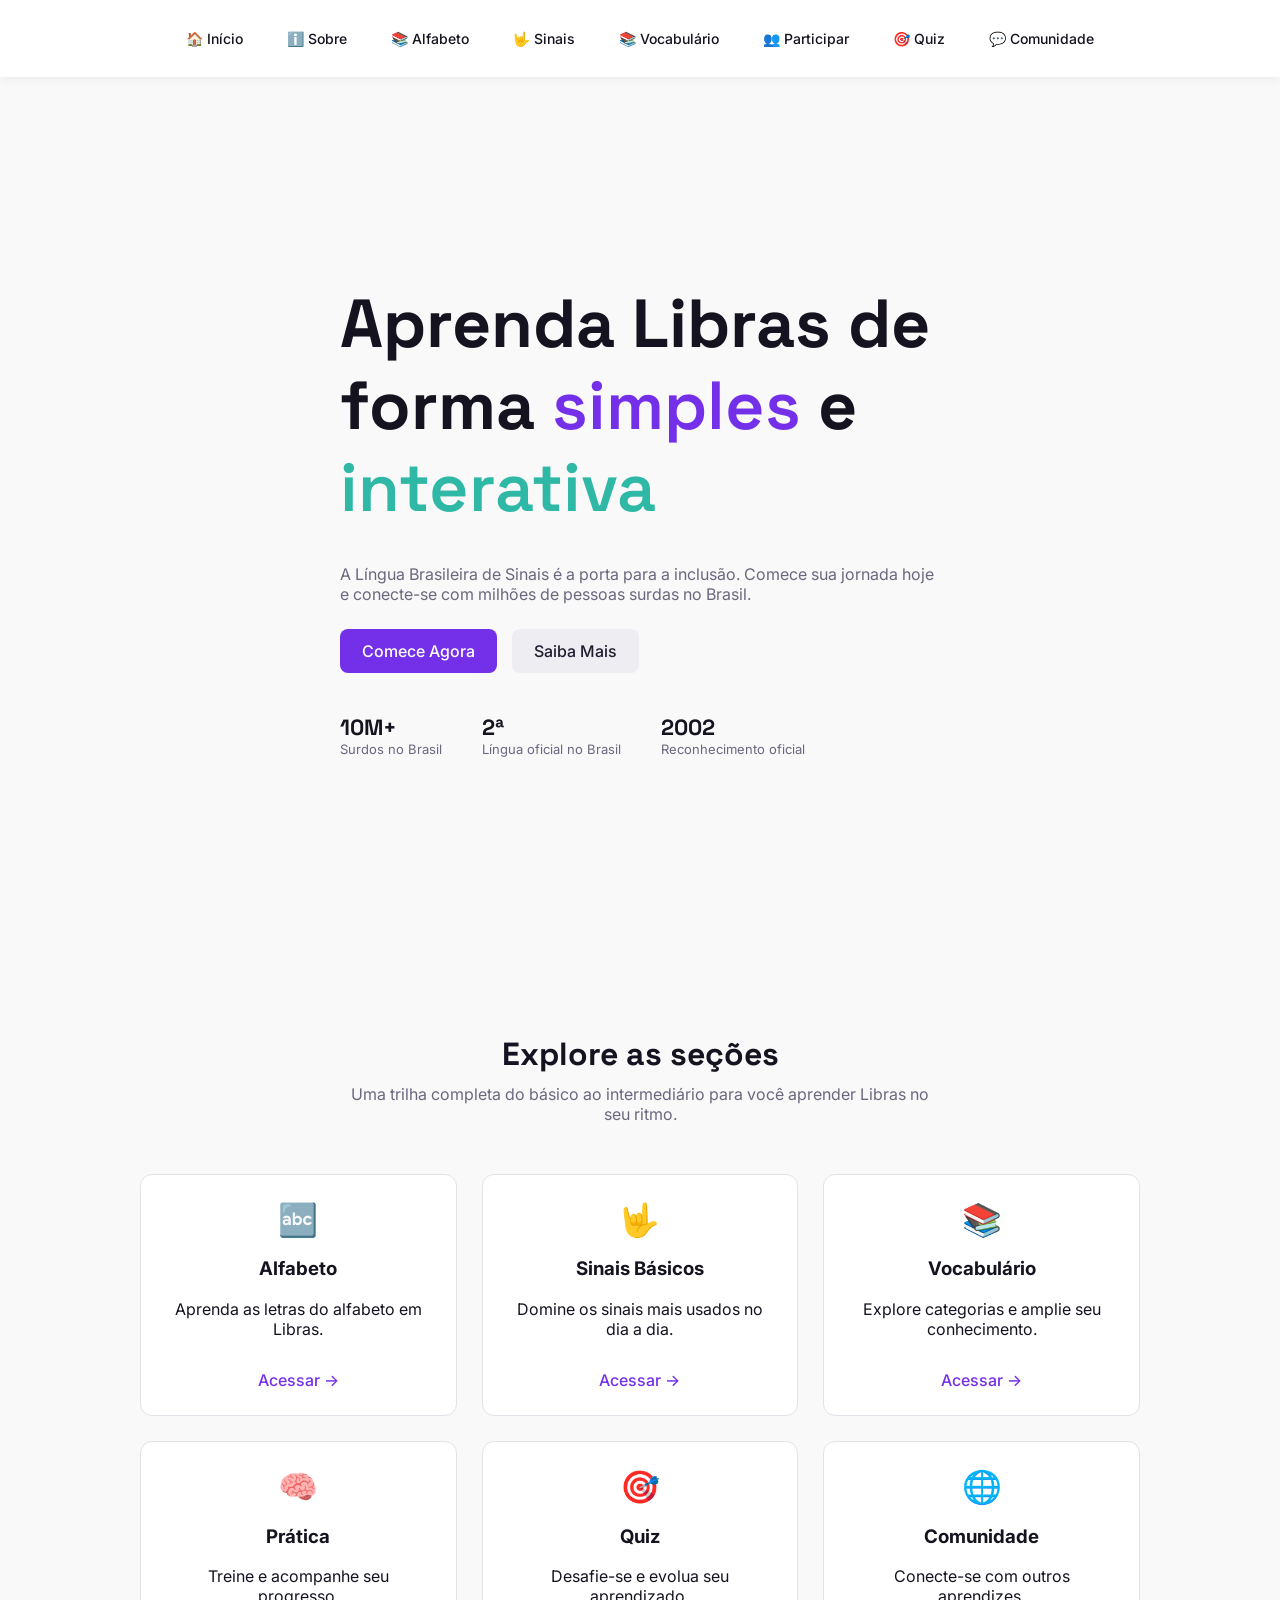
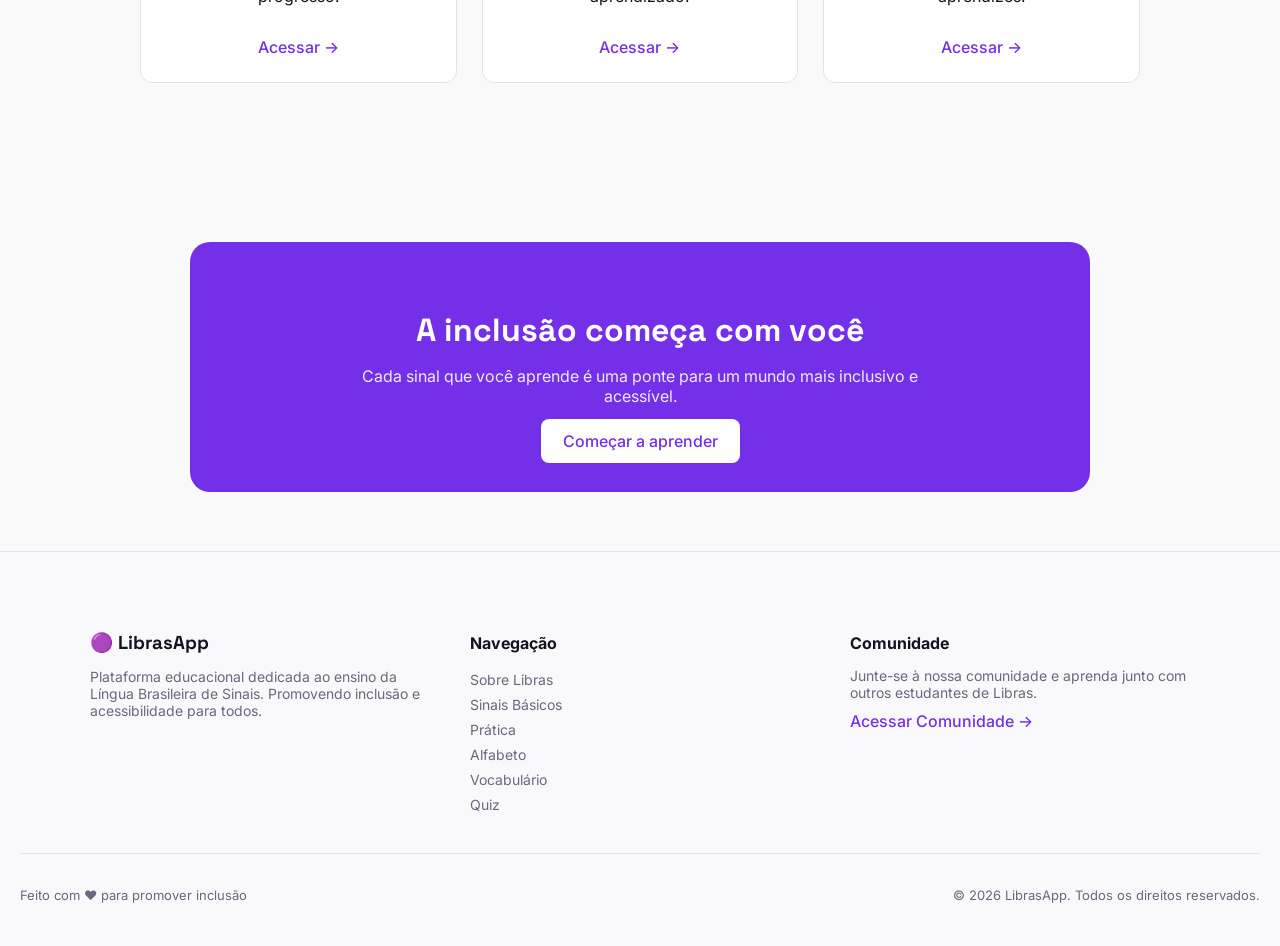
==== index.html @ e59952f7 "primeiro commit" ====
<!DOCTYPE html>
<html lang="pt-BR">
<head>
    <meta charset="UTF-8">
    <meta name="viewport" content="width=device-width, initial-scale=1.0">

    <!-- FONTES -->
    <link href="https://fonts.googleapis.com/css2?family=Inter:wght@400;500;600&family=Space+Grotesk:wght@400;500;600&display=swap" rel="stylesheet">

    <!-- CSS -->
    <link rel="stylesheet" href="style.css">

    <!-- JavaScript -->
    <script src="script.js" defer></script>

    <title>Aprenda Libras</title>
</head>

<body>

    <!-- NAVBAR -->
    <header>
        <nav class="navbar">
            <a href="#inicio">🏠 Início</a>
            <a href="sobre.html">ℹ️ Sobre</a>
            <a href="alfabeto.html">📚 Alfabeto</a>
            <a href="sinais.html">🤟 Sinais</a>
            <a href="vocabulario.html">📚 Vocabulário</a>
            <a href="participar.html">👥 Participar</a>
            <a href="quiz.html">🎯 Quiz</a>
            <a href="comunidade.html">💬 Comunidade</a>
        </nav>
    </header>

    <!-- CONTEÚDO PRINCIPAL -->
    <main>

        <!-- HERO -->
        <section id="inicio" class="hero reveal">
            <div class="hero-content">

                <h1>
                    Aprenda Libras de forma 
                    <span class="highlight-simple">simples</span> e 
                    <span class="highlight-interactive">interativa</span>
                </h1>

                <p>
                    A Língua Brasileira de Sinais é a porta para a inclusão.
                    Comece sua jornada hoje e conecte-se com milhões de pessoas surdas no Brasil.
                </p>

                <div class="hero-buttons">
                    <a href="#explore" class="cta-button">Comece Agora</a>
                    <a href="sobre.html" class="secondary-button">Saiba Mais</a>
                </div>

                <div class="hero-stats">
                    <div>
                        <strong>10M+</strong>
                        <span>Surdos no Brasil</span>
                    </div>

                    <div>
                        <strong>2ª</strong>
                        <span>Língua oficial no Brasil</span>
                    </div>

                    <div>
                        <strong>2002</strong>
                        <span>Reconhecimento oficial</span>
                    </div>
                </div>

            </div>
        </section>

        <!-- EXPLORE -->
        <section id="explore" class="explore-section reveal">

            <h2 class="explore-title">Explore as seções</h2>

            <p class="explore-subtitle">
                Uma trilha completa do básico ao intermediário para você aprender Libras no seu ritmo.
            </p>

            <div class="explore-cards">

                <div class="card reveal">
                    <div class="icon" aria-hidden="true">🔤</div>
                    <h3>Alfabeto</h3>
                    <p>Aprenda as letras do alfabeto em Libras.</p>
                    <a href="alfabeto.html" class="card-link">Acessar →</a>
                </div>

                <div class="card reveal">
                    <div class="icon" aria-hidden="true">🤟</div>
                    <h3>Sinais Básicos</h3>
                    <p>Domine os sinais mais usados no dia a dia.</p>
                    <a href="#" class="card-link">Acessar →</a>
                </div>

                <div class="card reveal">
                    <div class="icon" aria-hidden="true">📚</div>
                    <h3>Vocabulário</h3>
                    <p>Explore categorias e amplie seu conhecimento.</p>
                    <a href="#" class="card-link">Acessar →</a>
                </div>

                <div class="card reveal">
                    <div class="icon" aria-hidden="true">🧠</div>
                    <h3>Prática</h3>
                    <p>Treine e acompanhe seu progresso.</p>
                    <a href="#" class="card-link">Acessar →</a>
                </div>

                <div class="card reveal">
                    <div class="icon" aria-hidden="true">🎯</div>
                    <h3>Quiz</h3>
                    <p>Desafie-se e evolua seu aprendizado.</p>
                    <a href="#" class="card-link">Acessar →</a>
                </div>

                <div class="card reveal">
                    <div class="icon" aria-hidden="true">🌐</div>
                    <h3>Comunidade</h3>
                    <p>Conecte-se com outros aprendizes.</p>
                    <a href="#" class="card-link">Acessar →</a>
                </div>

            </div>

        </section>

        <!-- INCLUSÃO -->
        <section class="inclusion reveal">
            <div class="background-color"></div>

            <div class="inclusion-content">
                <h2>A inclusão começa com você</h2>
                <p>
                    Cada sinal que você aprende é uma ponte para um mundo mais inclusivo e acessível.
                </p>

                <a href="#explore" class="cta-button">Começar a aprender</a>
            </div>
        </section>

    </main>

    <!-- FOOTER -->
    <footer class="footer">

        <div class="footer-container">

            <!-- LOGO / DESCRIÇÃO -->
            <div class="footer-brand">
                <h3>🟣 LibrasApp</h3>
                <p>
                    Plataforma educacional dedicada ao ensino da Língua Brasileira de Sinais.
                    Promovendo inclusão e acessibilidade para todos.
                </p>
            </div>

            <!-- NAVEGAÇÃO -->
            <div class="footer-links">
                <h4>Navegação</h4>
                <a href="#">Sobre Libras</a>
                <a href="#">Sinais Básicos</a>
                <a href="#">Prática</a>
                <a href="#">Alfabeto</a>
                <a href="#">Vocabulário</a>
                <a href="#">Quiz</a>
            </div>

            <!-- COMUNIDADE -->
            <div class="footer-community">
                <h4>Comunidade</h4>
                <p>
                    Junte-se à nossa comunidade e aprenda junto com outros estudantes de Libras.
                </p>
                <a href="#" class="community-link">Acessar Comunidade →</a>
            </div>

        </div>

        <!-- LINHA -->
        <div class="footer-bottom">
            <p>Feito com ❤️ para promover inclusão</p>
            <p>© 2026 LibrasApp. Todos os direitos reservados.</p>
        </div>

    </footer>

</body>
</html>
---- style.css ----
/* =======================
   VARIÁVEIS
======================= */
:root {
    --background-color: #F9F9F9;
    --foreground-color: #151320;

    --card-color: #FFFFFF;

    --primary-color: #7430E8;
    --primary-foreground-color: #FFFFFF;

    --secondary-color: #eeedf2;
    --secondary-foreground-color: #201D30;

    --accent-color: #2EB8A5;

    --muted-foreground-color: #6B677E;

    --border-color: #e3e2e9;
}

/* =======================
   RESET
======================= */
body {
    margin: 0;
    padding: 0;
    font-family: 'Inter', sans-serif;
    background-color: var(--background-color);
    color: var(--foreground-color);
}

/* =======================
   NAVBAR
======================= */
.navbar {
    background-color: var(--card-color);
    padding: 20px;
    display: flex;
    justify-content: center;
    align-items: center;
    gap: 12px; /* menor pra ficar mais compacto */
    box-shadow: 0 2px 10px rgba(0, 0, 0, 0.06);
}

/* BOTÕES */
.navbar a {
    text-decoration: none;
    color: var(--foreground-color);
    padding: 10px 16px;
    font-weight: 500;
    font-size: 14px;
    border-radius: 8px;
    transition: 0.25s ease;
}

/* HOVER */
.navbar a:hover {
    background-color: #2EB8A5;
    color: #FFFFFF;
}

/* ATIVO (selecionado) */
.navbar a.active {
    background-color: #6B677E;
    color: #FFFFFF;
}

/* =======================
   HERO
======================= */
.hero {
    display: flex;
    justify-content: center; /* centraliza o bloco */
    align-items: center;
    min-height: 90vh;
    padding: 10px 100px;
}

/* Container */
.hero-content {
    max-width: 600px;
    width: 100%;
    display: flex;
    flex-direction: column;
    align-items: flex-start;
    text-align: left;
}

/* TÍTULO */
.hero h1 {
    font-family: 'Space Grotesk', sans-serif;
    font-size: 68px;
    line-height: 1.2;
    margin-bottom: 20px;
}

/* DESTAQUE PALAVRAS */
.highlight-simple {
    color: #7430E8;
    font-weight: 600;
}

.highlight-interactive {
    color: #2EB8A5;
    font-weight: 600;
}

/* TEXTO */
.hero p {
    font-size: 16px;
    color: var(--muted-foreground-color);
    margin-bottom: 25px;
}

/* BOTÕES */
.hero-buttons {
    display: flex;
    gap: 15px;
    margin-bottom: 40px;
}

/* BOTÃO PRINCIPAL */
.cta-button {
    background-color: var(--primary-color);
    color: var(--primary-foreground-color);
    padding: 12px 22px;
    border-radius: 8px;
    text-decoration: none;
    font-weight: 500;
    transition: 0.3s;
}

.cta-button:hover {
    opacity: 0.9;
    transform: translateY(-2px);
}

/* BOTÃO SECUNDÁRIO */
.secondary-button {
    background-color: var(--secondary-color);
    color: var(--secondary-foreground-color);
    padding: 12px 22px;
    border-radius: 8px;
    text-decoration: none;
    font-weight: 500;
    transition: 0.3s;
}

.secondary-button:hover {
    transform: translateY(-2px);
}

/* =======================
   STATS
======================= */
.hero-stats {
    display: flex;
    gap: 40px;
    flex-wrap: wrap;
}

.hero-stats div {
    display: flex;
    flex-direction: column;
    align-items: flex-start;
}

.hero-stats strong {
    font-size: 22px;
    font-family: 'Space Grotesk', sans-serif;
}

.hero-stats span {
    font-size: 13px;
    color: var(--muted-foreground-color);
}


/* =======================
   EXPLORE SECTION
======================= */
.explore-section {
    padding: 100px 20px;
    text-align: center;
}

.explore-title {
    font-family: 'Space Grotesk', sans-serif;
    font-size: 32px;
    margin-bottom: 10px;
}

.explore-subtitle {
    color: var(--muted-foreground-color);
    max-width: 600px;
    margin: 0 auto 50px auto;
}

/* GRID CENTRALIZADO */
.explore-cards {
    display: grid;
    grid-template-columns: repeat(auto-fit, minmax(250px, 1fr));
    gap: 25px;
    max-width: 1000px;
    margin: 0 auto;
}

/* CARD */
.card {
    background: var(--card-color);
    padding: 25px;
    border-radius: 12px;
    border: 1px solid var(--border-color);
    text-align: center;
    transition: transform 0.3s ease, box-shadow 0.3s ease;
}

.card:hover {
    transform: translateY(-6px);
    box-shadow: 0 10px 25px rgba(0,0,0,0.08);
}

/* ÍCONE */
.icon {
    font-size: 32px;
    margin-bottom: 10px;
}

/* LINK */
.card-link {
    display: inline-block;
    margin-top: 15px;
    color: var(--primary-color);
    font-weight: 500;
    text-decoration: none;
}

.card-link:hover {
    text-decoration: underline;
}

/* =======================
   ANIMAÇÃO REVEAL
======================= */

/* Estado inicial (escondido) */
.reveal {
    opacity: 0;
    transform: translateY(40px);
    transition: opacity 0.6s ease, transform 0.6s ease;
}

/* Quando ativa */
.reveal.active {
    opacity: 1;
    transform: translateY(0);
}



/* =======================
   INCLUSION SECTION
======================= */
.inclusion {
    background-color: #F9F9F9;
    display: flex;
    justify-content: center;
    align-items: center;
    padding: 100px 20px;
}

/* BLOCO ROXO COM FORMATO */
.background-color {
    position: absolute;
    width: 80%;
    max-width: 900px;
    height: 250px;
    background-color: #7430E8;
    border-radius: 20px;
    z-index: 0;
}

/* CONTAINER */
.inclusion {
    position: relative;
}

/* CONTEÚDO CENTRALIZADO */
.inclusion-content {
    position: relative;
    z-index: 1;
    max-width: 600px;
    text-align: center;
    color: #FFFFFF;
}

/* TÍTULO */
.inclusion-content h2 {
    font-family: 'Space Grotesk', sans-serif;
    font-size: 32px;
    margin-bottom: 15px;
}

/* TEXTO */
.inclusion-content p {
    margin-bottom: 25px;
    opacity: 0.9;
}

/* BOTÃO */
.inclusion .cta-button {
    background-color: #FFFFFF;
    color: #7430E8;
    padding: 12px 22px;
    border-radius: 8px;
    text-decoration: none;
    font-weight: 500;
    transition: 0.3s;
}

.inclusion .cta-button:hover {
    transform: translateY(-2px);
    opacity: 0.9;
}


/* =======================
   FOOTER
======================= */
.footer {
    background-color: #F9F9FB;
    padding: 60px 20px 30px;
    border-top: 1px solid var(--border-color);
}

/* CONTAINER */
.footer-container {
    max-width: 1100px;
    margin: 0 auto;
    display: grid;
    grid-template-columns: repeat(auto-fit, minmax(250px, 1fr));
    gap: 40px;
}

/* BRAND */
.footer-brand h3 {
    font-family: 'Space Grotesk', sans-serif;
    margin-bottom: 10px;
}

.footer-brand p {
    color: var(--muted-foreground-color);
    font-size: 14px;
}

/* LINKS */
.footer-links {
    display: flex;
    flex-direction: column;
    gap: 8px;
}

.footer-links h4 {
    margin-bottom: 10px;
}

.footer-links a {
    text-decoration: none;
    color: var(--muted-foreground-color);
    font-size: 14px;
}

.footer-links a:hover {
    color: var(--primary-color);
}

/* COMUNIDADE */
.footer-community h4 {
    margin-bottom: 10px;
}

.footer-community p {
    font-size: 14px;
    color: var(--muted-foreground-color);
    margin-bottom: 10px;
}

.community-link {
    color: var(--primary-color);
    text-decoration: none;
    font-weight: 500;
}

.community-link:hover {
    text-decoration: underline;
}

/* PARTE DE BAIXO */
.footer-bottom {
    margin-top: 40px;
    padding-top: 20px;
    border-top: 1px solid var(--border-color);
    display: flex;
    justify-content: space-between;
    flex-wrap: wrap;
    font-size: 13px;
    color: var(--muted-foreground-color);
}






/* ANIMAÇÃO GLOBAL */
.reveal {
    opacity: 0;
    transform: translateY(60px);
    transition: opacity 0.8s ease, transform 0.8s ease;
}

/* estado ativo */
.reveal.active {
    opacity: 1;
    transform: translateY(0);
}

/* =======================
   RESPONSIVO
======================= */
@media (max-width: 768px) {
    .hero {
        padding: 40px 20px;
    }

    .hero h1 {
        font-size: 32px;
    }

    .hero-content {
        max-width: 100%;
    }

    .hero-stats {
        gap: 20px;
    }
}
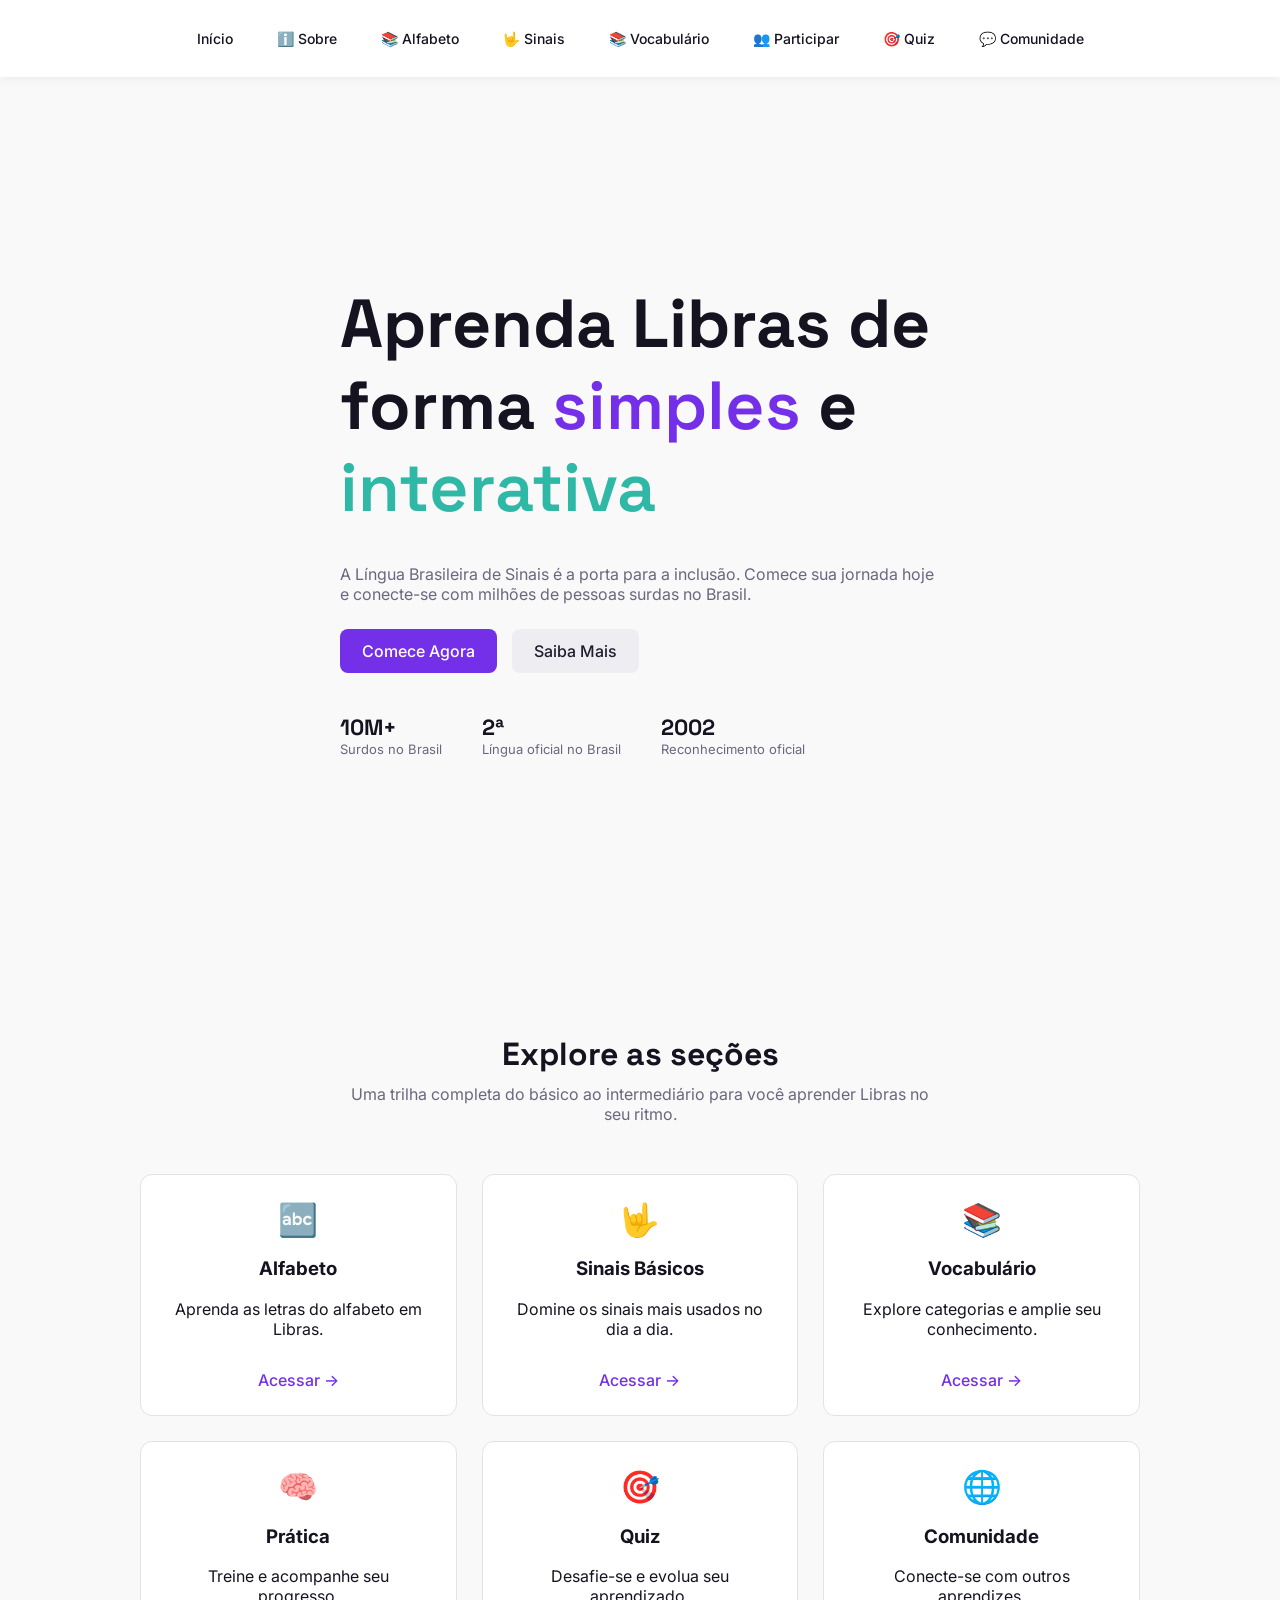
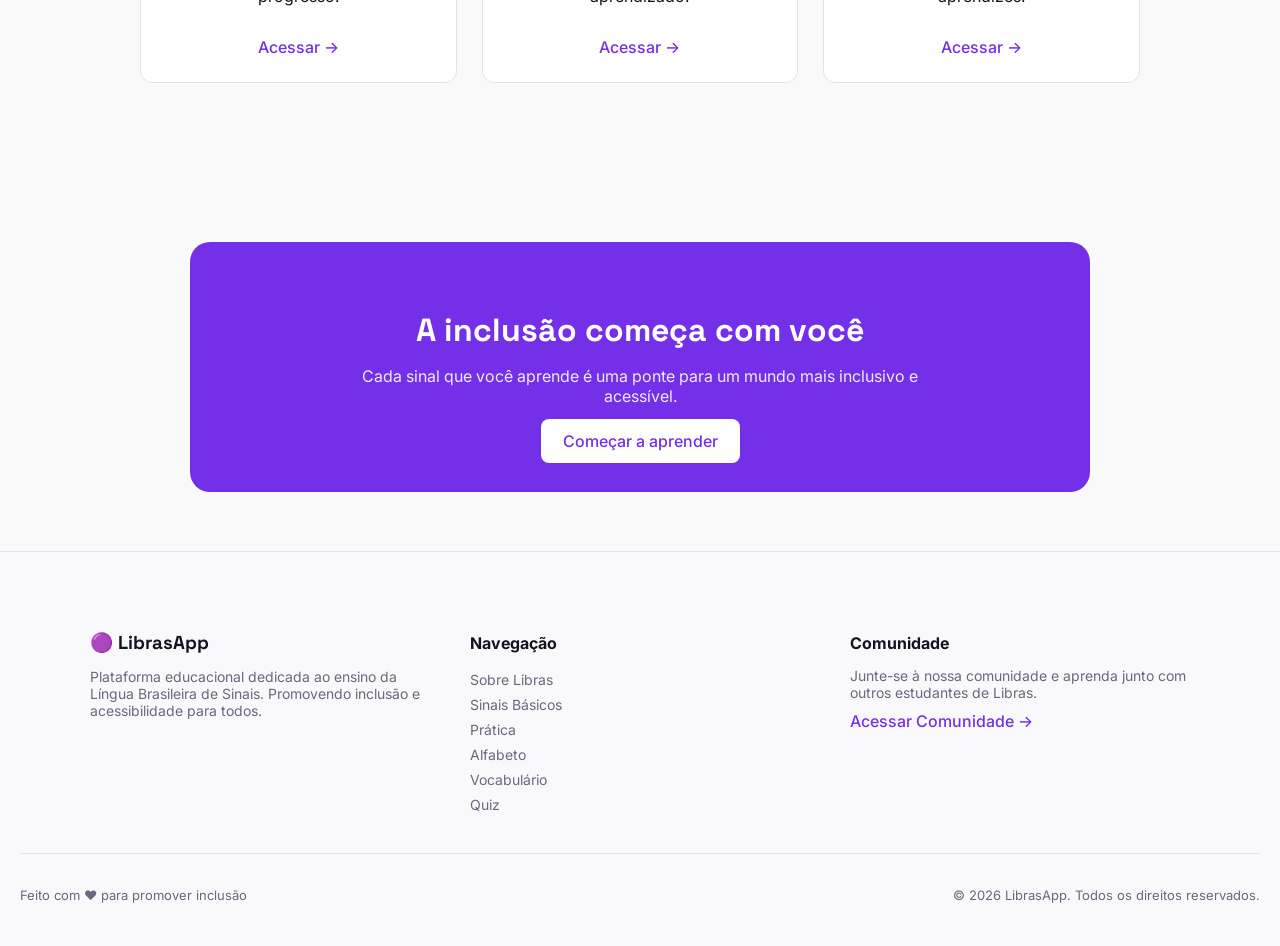
==== commit 30791b3b: "text 1" ====
--- a/index.html
+++ b/index.html
@@ -21,7 +21,7 @@
     <!-- NAVBAR -->
     <header>
         <nav class="navbar">
-            <a href="#inicio">🏠 Início</a>
+            <a href="#inicio"> Início</a>
             <a href="sobre.html">ℹ️ Sobre</a>
             <a href="alfabeto.html">📚 Alfabeto</a>
             <a href="sinais.html">🤟 Sinais</a>
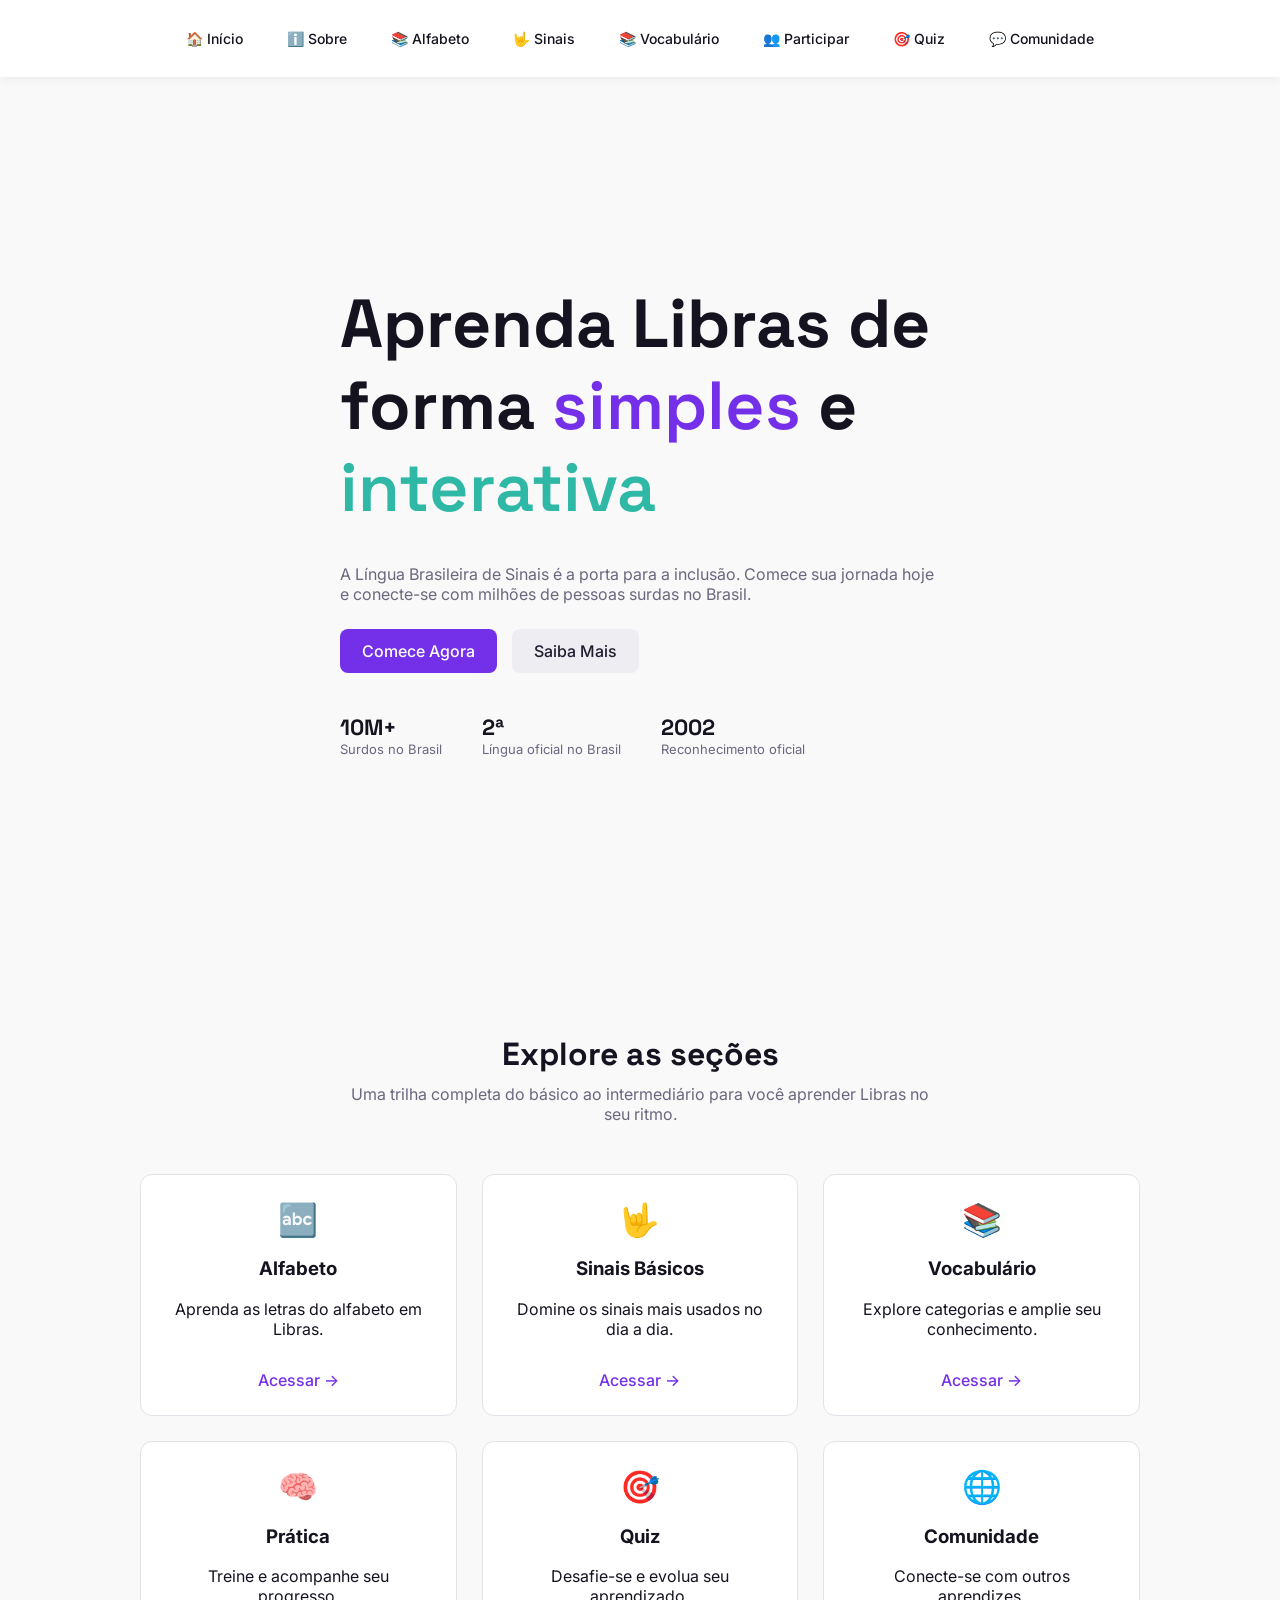
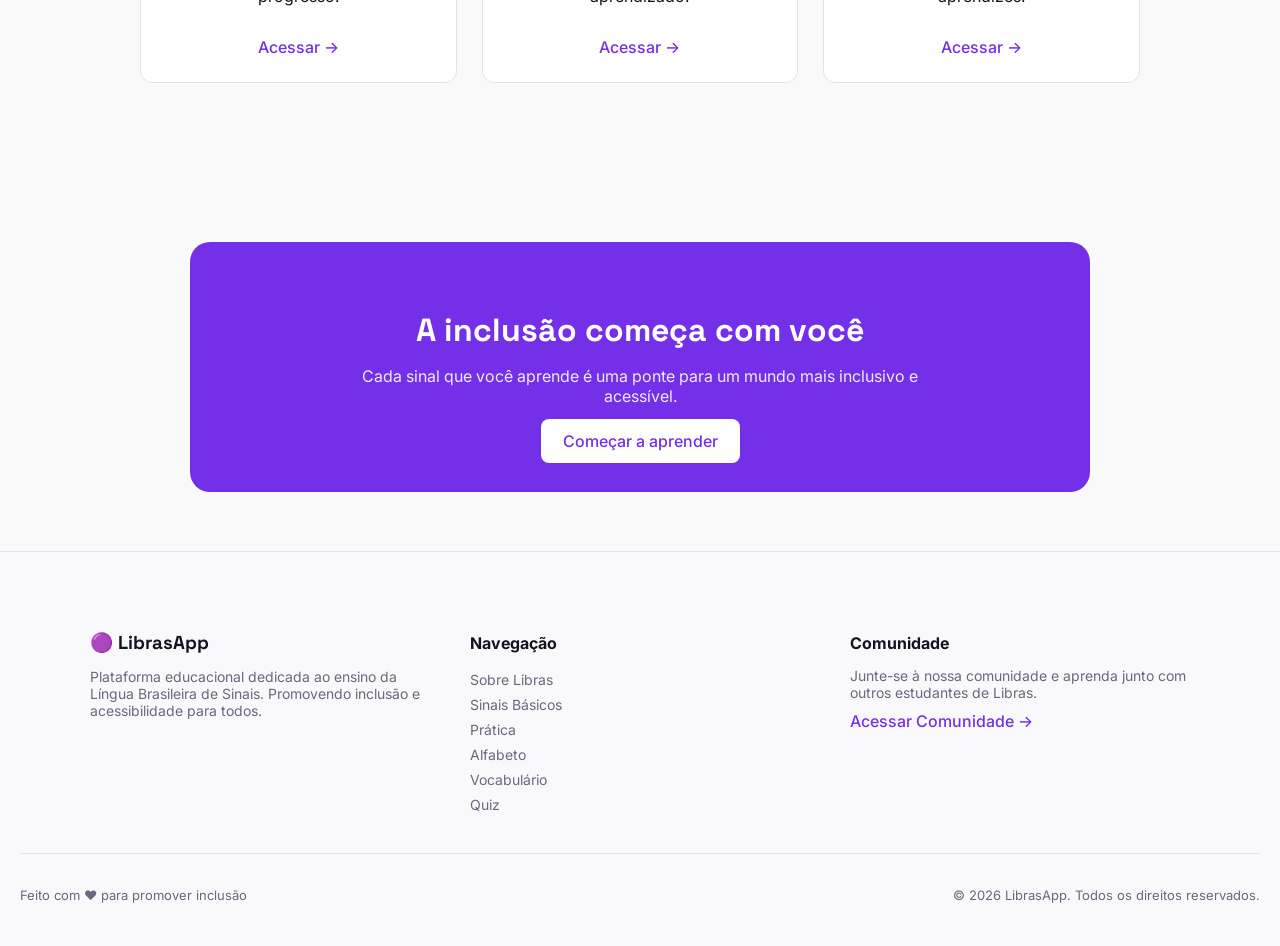
==== commit ece72efb: "text 2" ====
--- a/index.html
+++ b/index.html
@@ -21,7 +21,7 @@
     <!-- NAVBAR -->
     <header>
         <nav class="navbar">
-            <a href="#inicio"> Início</a>
+            <a href="#inicio">🏠 Início</a>
             <a href="sobre.html">ℹ️ Sobre</a>
             <a href="alfabeto.html">📚 Alfabeto</a>
             <a href="sinais.html">🤟 Sinais</a>
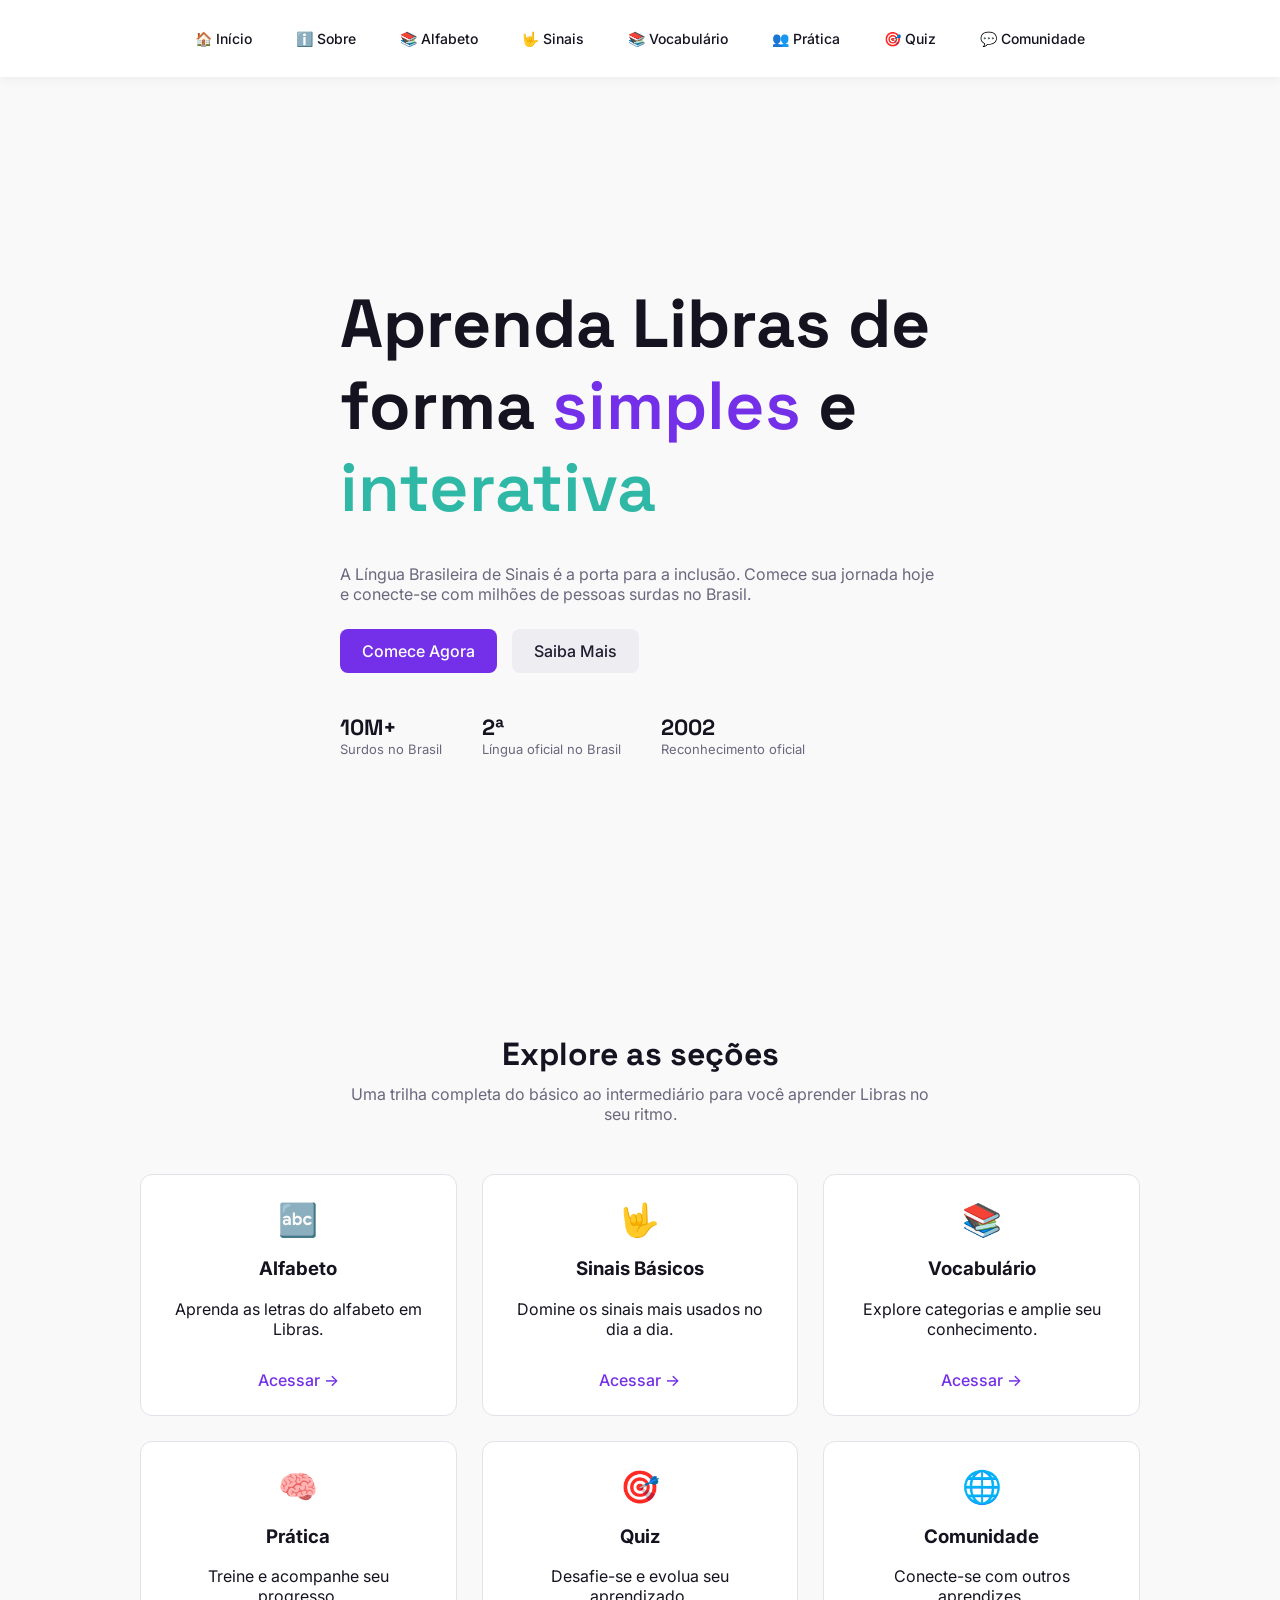
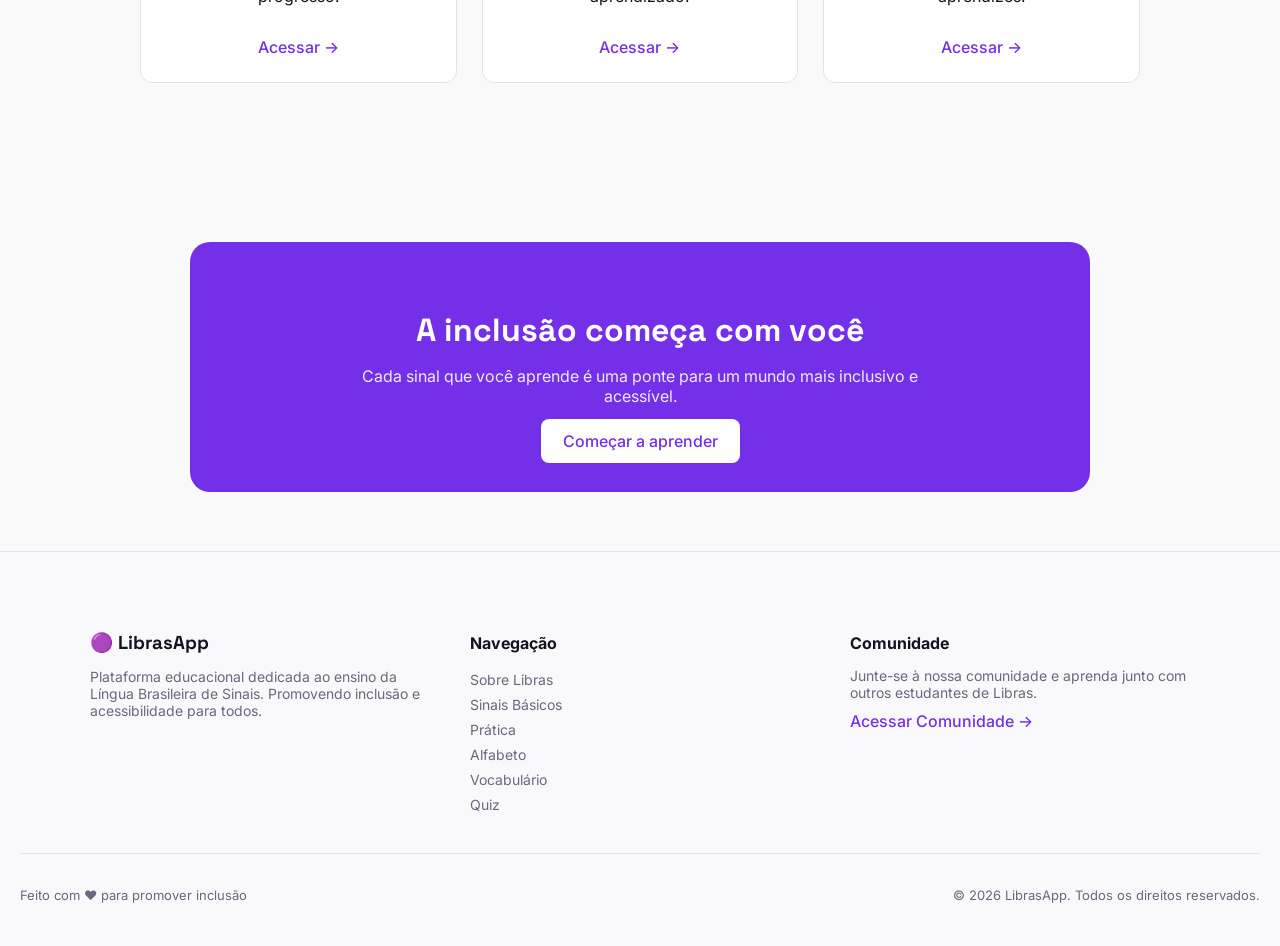
==== commit e4b8da5a: "todas as seção prontos Co-authored-by: Copilot <copilot@github.com>" ====
--- a/index.html
+++ b/index.html
@@ -26,7 +26,7 @@
             <a href="alfabeto.html">📚 Alfabeto</a>
             <a href="sinais.html">🤟 Sinais</a>
             <a href="vocabulario.html">📚 Vocabulário</a>
-            <a href="participar.html">👥 Participar</a>
+            <a href="pratica.html">👥 Prática</a>
             <a href="quiz.html">🎯 Quiz</a>
             <a href="comunidade.html">💬 Comunidade</a>
         </nav>
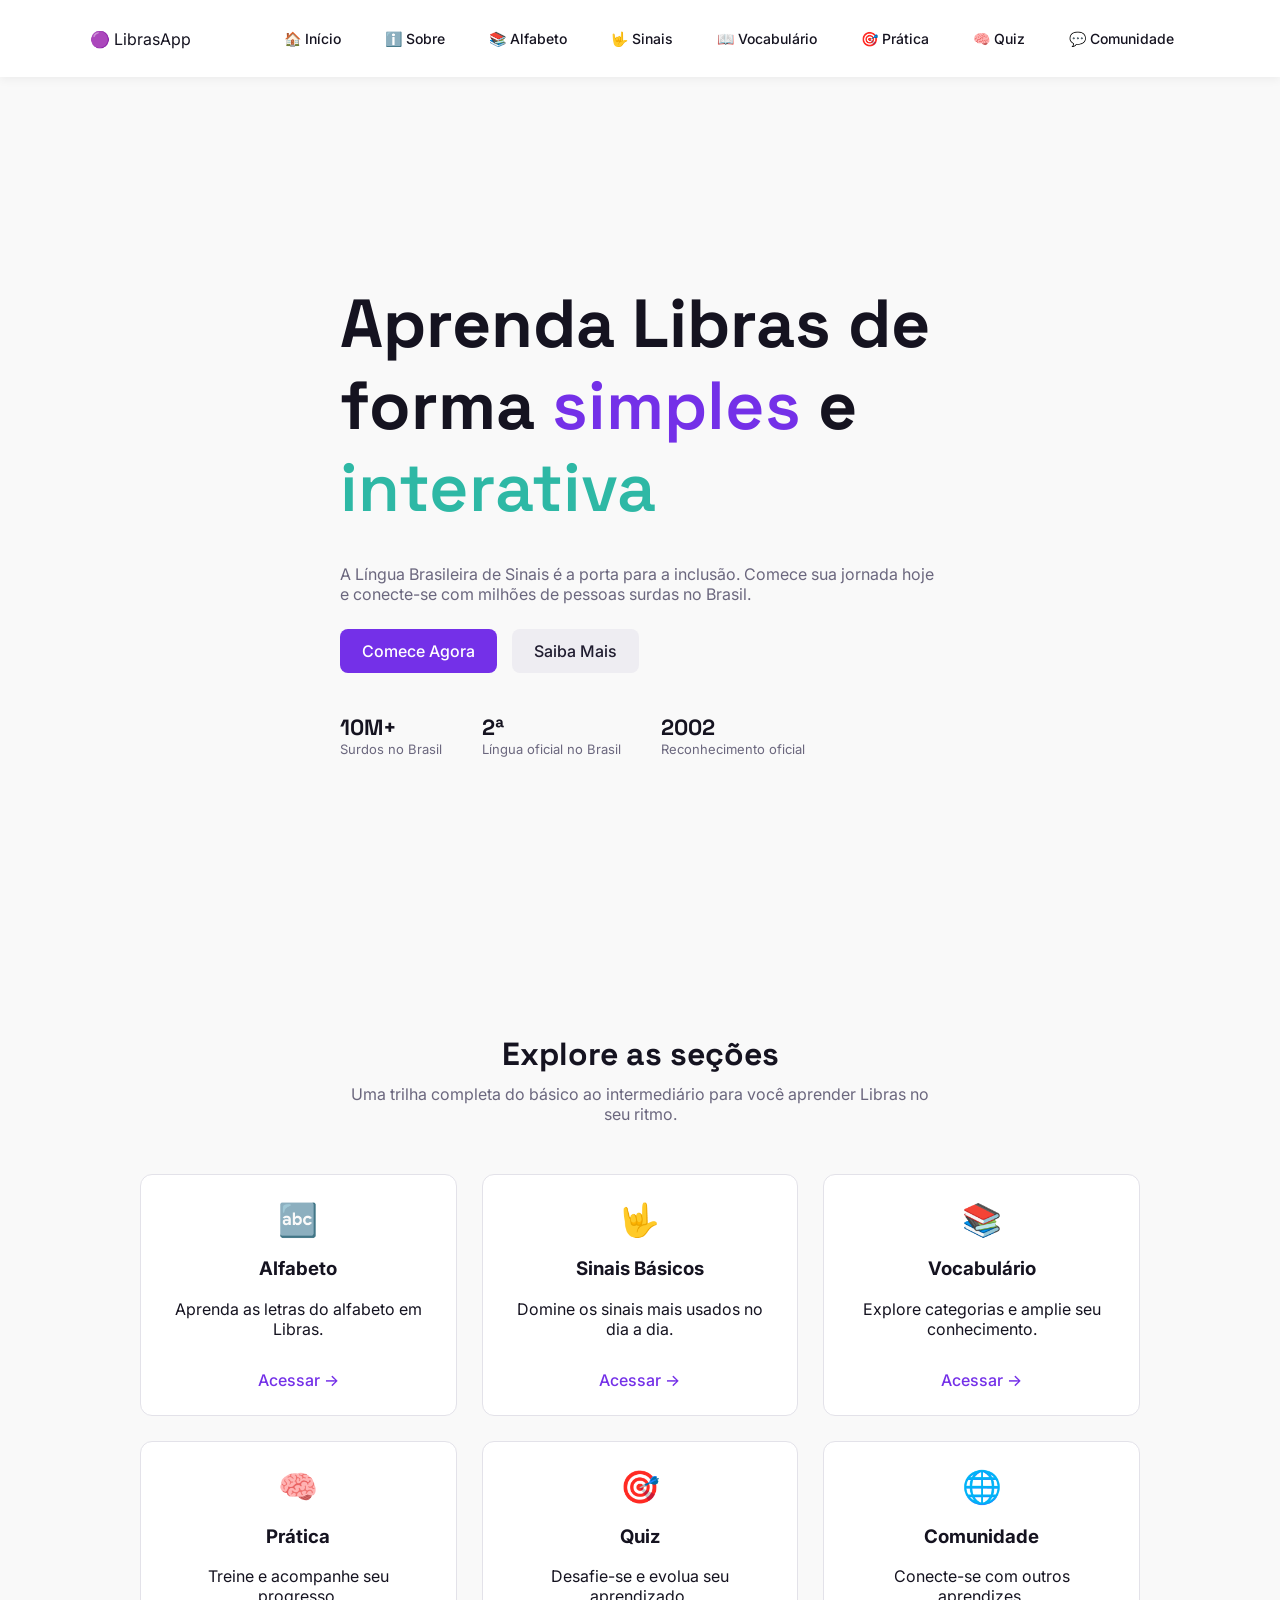
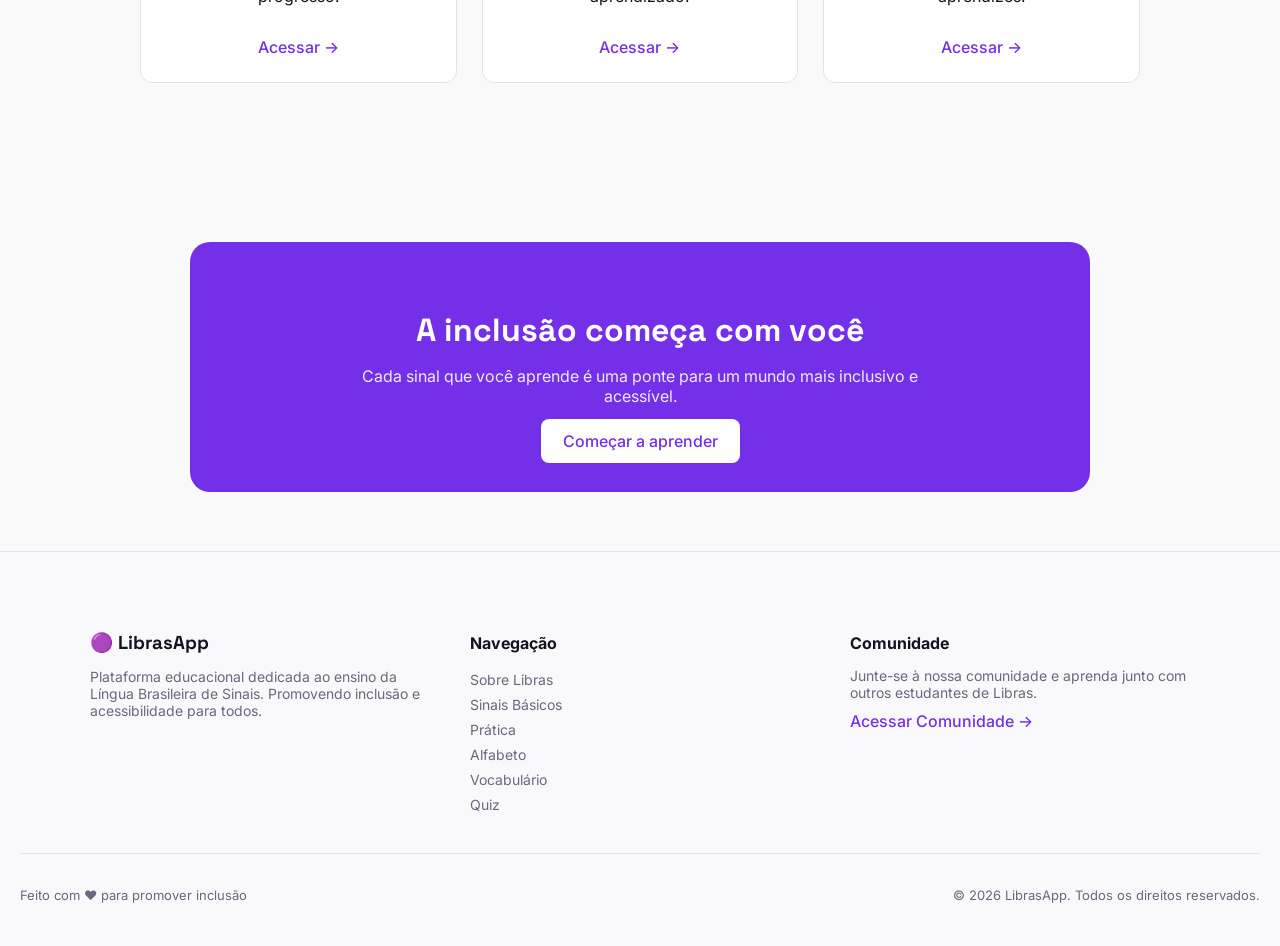
==== commit 5d2614f0: "Configuração da navbar responsivel" ====
--- a/index.html
+++ b/index.html
@@ -19,17 +19,26 @@
 <body>
 
     <!-- NAVBAR -->
-    <header>
-        <nav class="navbar">
-            <a href="#inicio">🏠 Início</a>
-            <a href="sobre.html">ℹ️ Sobre</a>
-            <a href="alfabeto.html">📚 Alfabeto</a>
-            <a href="sinais.html">🤟 Sinais</a>
-            <a href="vocabulario.html">📚 Vocabulário</a>
-            <a href="pratica.html">👥 Prática</a>
-            <a href="quiz.html">🎯 Quiz</a>
-            <a href="comunidade.html">💬 Comunidade</a>
-        </nav>
+    <nav class="navbar">
+        <div class="nav-container">
+
+            <div class="logo">🟣 LibrasApp</div>
+
+            <button class="menu-toggle" id="menu-toggle">☰</button>
+
+            <div class="nav-links" id="nav-links">
+                <a href="index.html">🏠 Início</a>
+                <a href="sobre.html">ℹ️ Sobre</a>
+                <a href="alfabeto.html">📚 Alfabeto</a>
+                <a href="sinais.html">🤟 Sinais</a>
+                <a href="vocabulario.html">📖 Vocabulário</a>
+                <a href="pratica.html">🎯 Prática</a>
+                <a href="quiz.html">🧠 Quiz</a>
+                <a href="#">💬 Comunidade</a>
+            </div>
+
+        </div>
+    </nav>
     </header>
 
     <!-- CONTEÚDO PRINCIPAL -->
--- a/style.css
+++ b/style.css
@@ -65,6 +65,62 @@
 .navbar a.active {
     background-color: #6B677E;
     color: #FFFFFF;
+}
+
+/* CONTAINER NAV */
+.nav-container {
+    width: 100%;
+    max-width: 1100px;
+    display: flex;
+    justify-content: space-between;
+    align-items: center;
+}
+
+/* LINKS */
+.nav-links {
+    display: flex;
+    gap: 12px;
+}
+
+/* BOTÃO HAMBURGUER */
+.menu-toggle {
+    display: none;
+    font-size: 24px;
+    background: none;
+    border: none;
+    cursor: pointer;
+}
+
+/* MOBILE */
+@media (max-width: 768px) {
+
+    .menu-toggle {
+        display: block;
+    }
+
+    .nav-links {
+        position: absolute;
+        top: 70px;
+        right: 20px;
+
+        background: var(--card-color);
+        flex-direction: column;
+        width: 200px;
+
+        padding: 15px;
+        border-radius: 10px;
+        box-shadow: 0 10px 25px rgba(0,0,0,0.1);
+
+        display: none;
+    }
+
+    .nav-links.active {
+        display: flex;
+    }
+
+    .nav-links a {
+        padding: 10px;
+    }
 }
 
 /* =======================
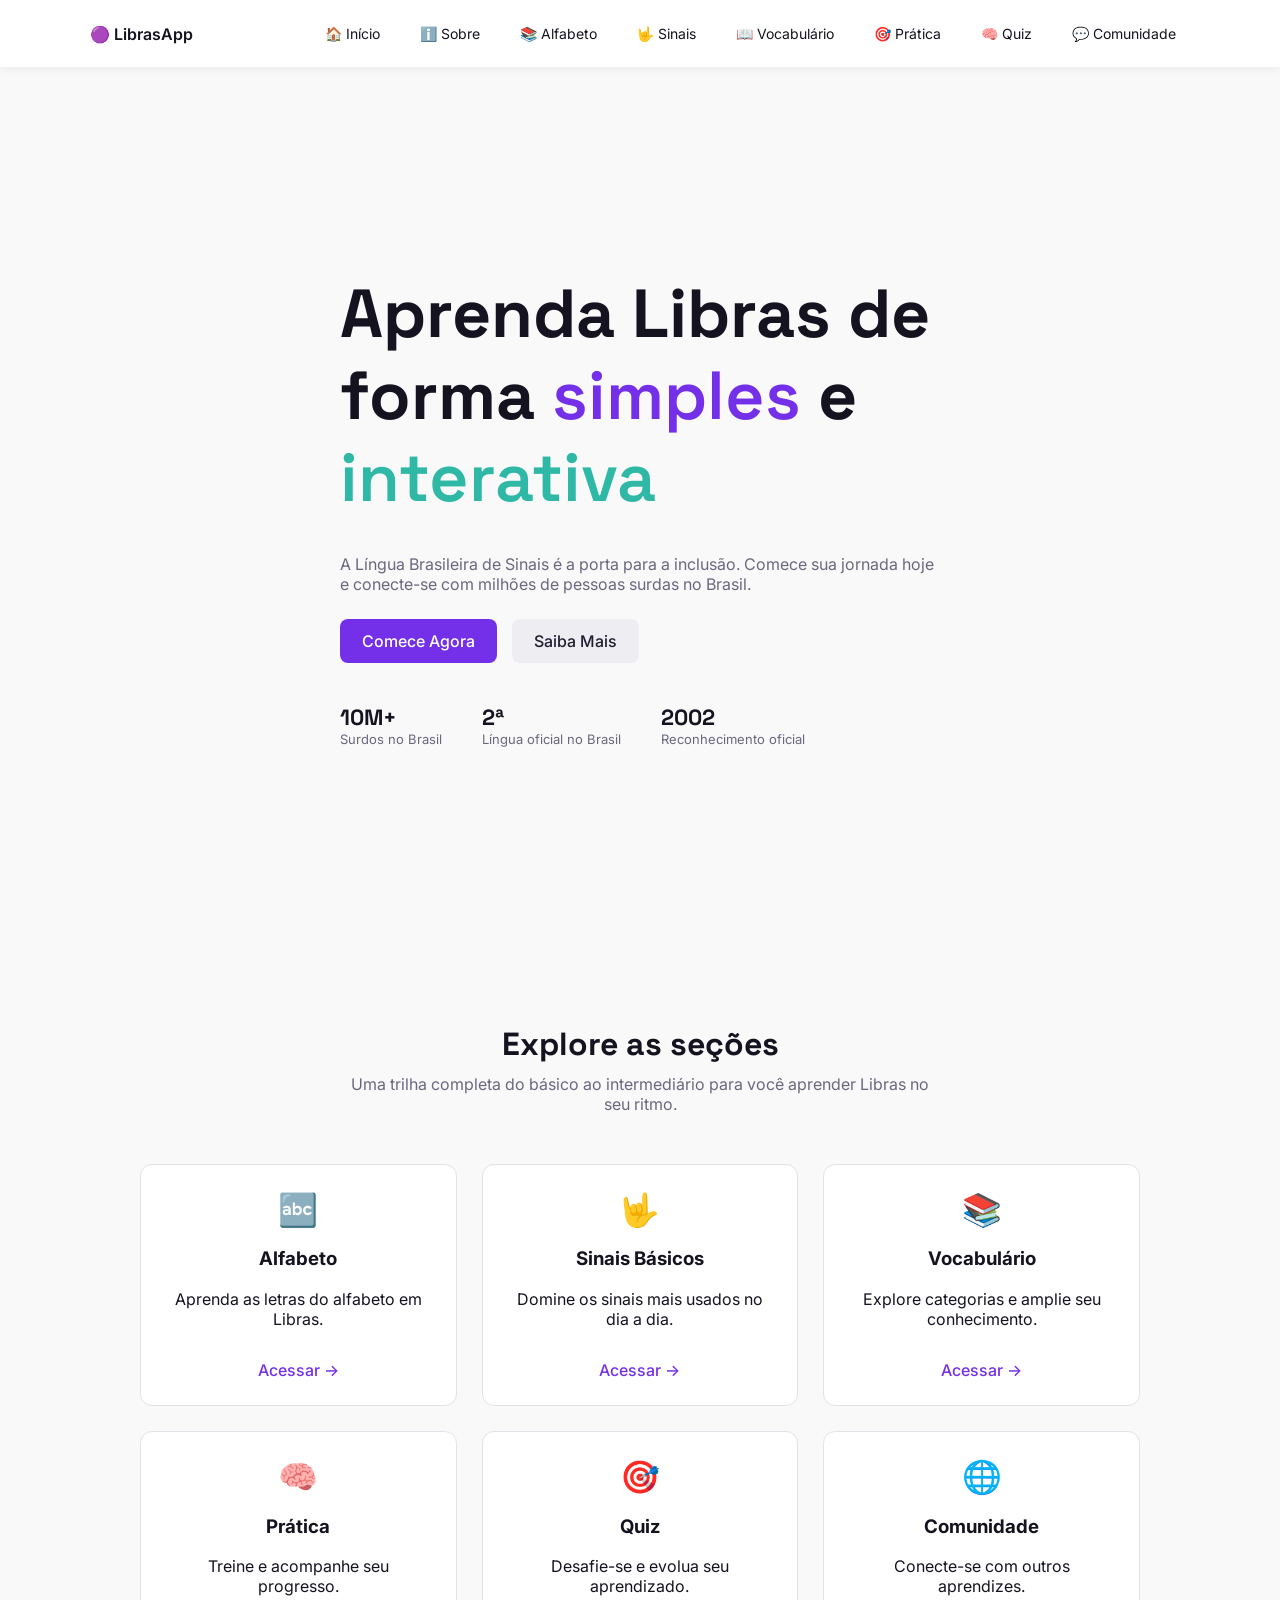
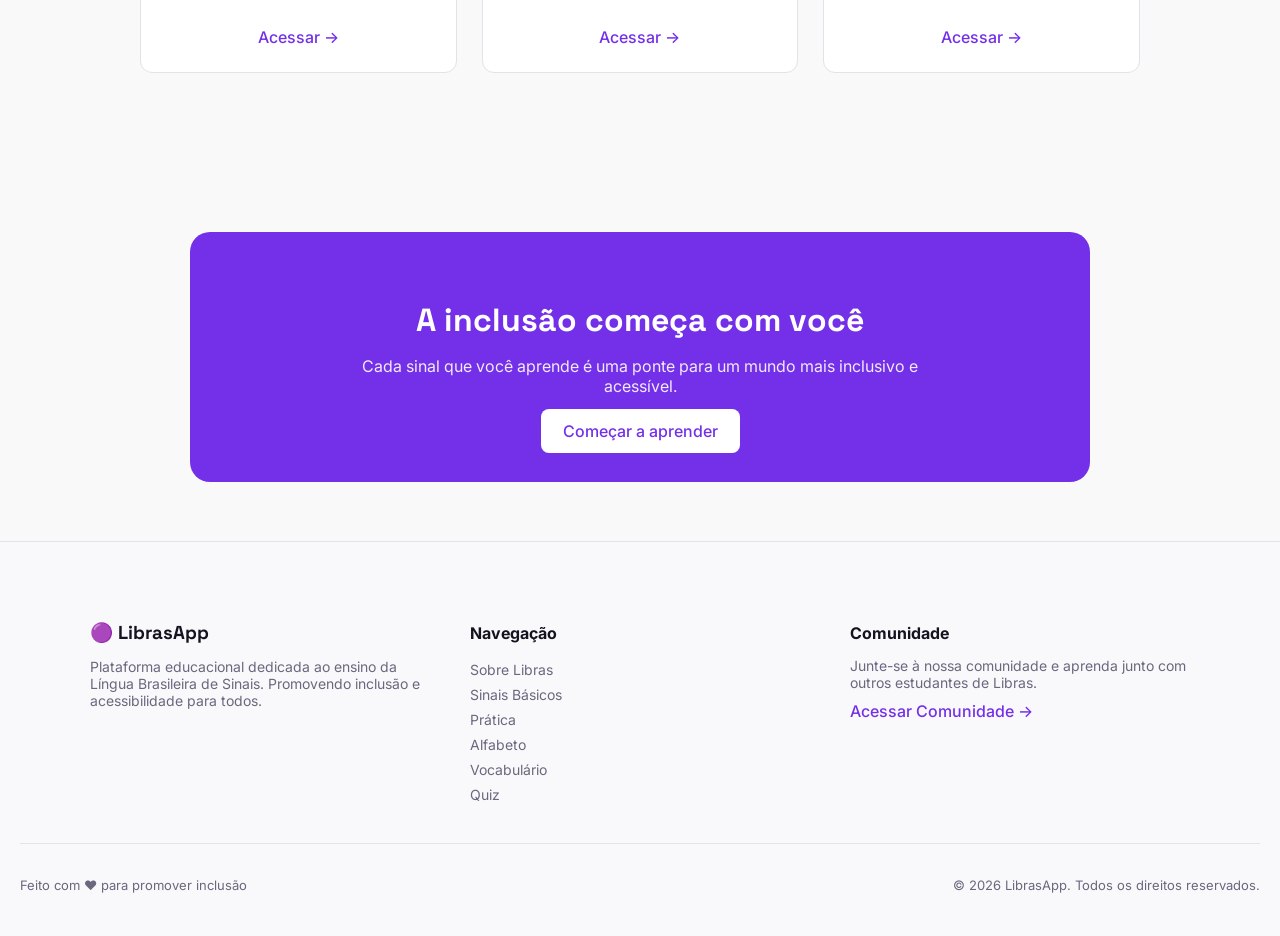
==== commit 9360fd6b: "ataulização Co-authored-by: Copilot <copilot@github.com>" ====
--- a/index.html
+++ b/index.html
@@ -34,7 +34,7 @@
                 <a href="vocabulario.html">📖 Vocabulário</a>
                 <a href="pratica.html">🎯 Prática</a>
                 <a href="quiz.html">🧠 Quiz</a>
-                <a href="#">💬 Comunidade</a>
+                <a href="comunidade.html">💬 Comunidade</a>
             </div>
 
         </div>
@@ -106,35 +106,35 @@
                     <div class="icon" aria-hidden="true">🤟</div>
                     <h3>Sinais Básicos</h3>
                     <p>Domine os sinais mais usados no dia a dia.</p>
-                    <a href="#" class="card-link">Acessar →</a>
+                    <a href="sinais.html" class="card-link">Acessar →</a>
                 </div>
 
                 <div class="card reveal">
                     <div class="icon" aria-hidden="true">📚</div>
                     <h3>Vocabulário</h3>
                     <p>Explore categorias e amplie seu conhecimento.</p>
-                    <a href="#" class="card-link">Acessar →</a>
+                    <a href="vocabulario.html" class="card-link">Acessar →</a>
                 </div>
 
                 <div class="card reveal">
                     <div class="icon" aria-hidden="true">🧠</div>
                     <h3>Prática</h3>
                     <p>Treine e acompanhe seu progresso.</p>
-                    <a href="#" class="card-link">Acessar →</a>
+                    <a href="pratica.html" class="card-link">Acessar →</a>
                 </div>
 
                 <div class="card reveal">
                     <div class="icon" aria-hidden="true">🎯</div>
                     <h3>Quiz</h3>
                     <p>Desafie-se e evolua seu aprendizado.</p>
-                    <a href="#" class="card-link">Acessar →</a>
+                    <a href="quiz.html" class="card-link">Acessar →</a>
                 </div>
 
                 <div class="card reveal">
                     <div class="icon" aria-hidden="true">🌐</div>
                     <h3>Comunidade</h3>
                     <p>Conecte-se com outros aprendizes.</p>
-                    <a href="#" class="card-link">Acessar →</a>
+                    <a href="comunidade.html" class="card-link">Acessar →</a>
                 </div>
 
             </div>
--- a/style.css
+++ b/style.css
@@ -36,50 +36,51 @@
 ======================= */
 .navbar {
     background-color: var(--card-color);
-    padding: 20px;
-    display: flex;
-    justify-content: center;
+    padding: 15px 20px;
+    box-shadow: 0 2px 10px rgba(0, 0, 0, 0.06);
+}
+
+/* CONTAINER */
+.nav-container {
+    max-width: 1100px;
+    margin: 0 auto;
+
+    display: flex;
+    justify-content: space-between;
     align-items: center;
-    gap: 12px; /* menor pra ficar mais compacto */
-    box-shadow: 0 2px 10px rgba(0, 0, 0, 0.06);
-}
-
-/* BOTÕES */
-.navbar a {
+
+    position: relative; /* 🔥 ESSENCIAL */
+}
+
+/* LOGO */
+.logo {
+    font-weight: 600;
+}
+
+/* LINKS DESKTOP */
+.nav-links {
+    display: flex;
+    gap: 12px;
+}
+
+/* LINKS */
+.nav-links a {
     text-decoration: none;
     color: var(--foreground-color);
-    padding: 10px 16px;
-    font-weight: 500;
-    font-size: 14px;
+    padding: 10px 14px;
     border-radius: 8px;
     transition: 0.25s ease;
-}
-
-/* HOVER */
-.navbar a:hover {
-    background-color: #2EB8A5;
-    color: #FFFFFF;
-}
-
-/* ATIVO (selecionado) */
-.navbar a.active {
+    font-size: 14px;
+}
+
+.nav-links a:hover {
+    background-color: var(--accent-color);
+    color: white;
+}
+
+.nav-links a.active {
     background-color: #6B677E;
-    color: #FFFFFF;
-}
-
-/* CONTAINER NAV */
-.nav-container {
-    width: 100%;
-    max-width: 1100px;
-    display: flex;
-    justify-content: space-between;
-    align-items: center;
-}
-
-/* LINKS */
-.nav-links {
-    display: flex;
-    gap: 12px;
+    color: white;
 }
 
 /* BOTÃO HAMBURGUER */
@@ -91,7 +92,9 @@
     cursor: pointer;
 }
 
-/* MOBILE */
+/* =======================
+   MOBILE
+======================= */
 @media (max-width: 768px) {
 
     .menu-toggle {
@@ -100,18 +103,20 @@
 
     .nav-links {
         position: absolute;
-        top: 70px;
-        right: 20px;
+        top: 60px;
+        right: 0;
+
+        width: 220px;
+        flex-direction: column;
 
         background: var(--card-color);
-        flex-direction: column;
-        width: 200px;
-
         padding: 15px;
-        border-radius: 10px;
+        border-radius: 12px;
+
         box-shadow: 0 10px 25px rgba(0,0,0,0.1);
 
         display: none;
+        z-index: 9999;
     }
 
     .nav-links.active {
@@ -119,10 +124,9 @@
     }
 
     .nav-links a {
-        padding: 10px;
-    }
-}
-
+        padding: 12px;
+    }
+}
 /* =======================
    HERO
 ======================= */
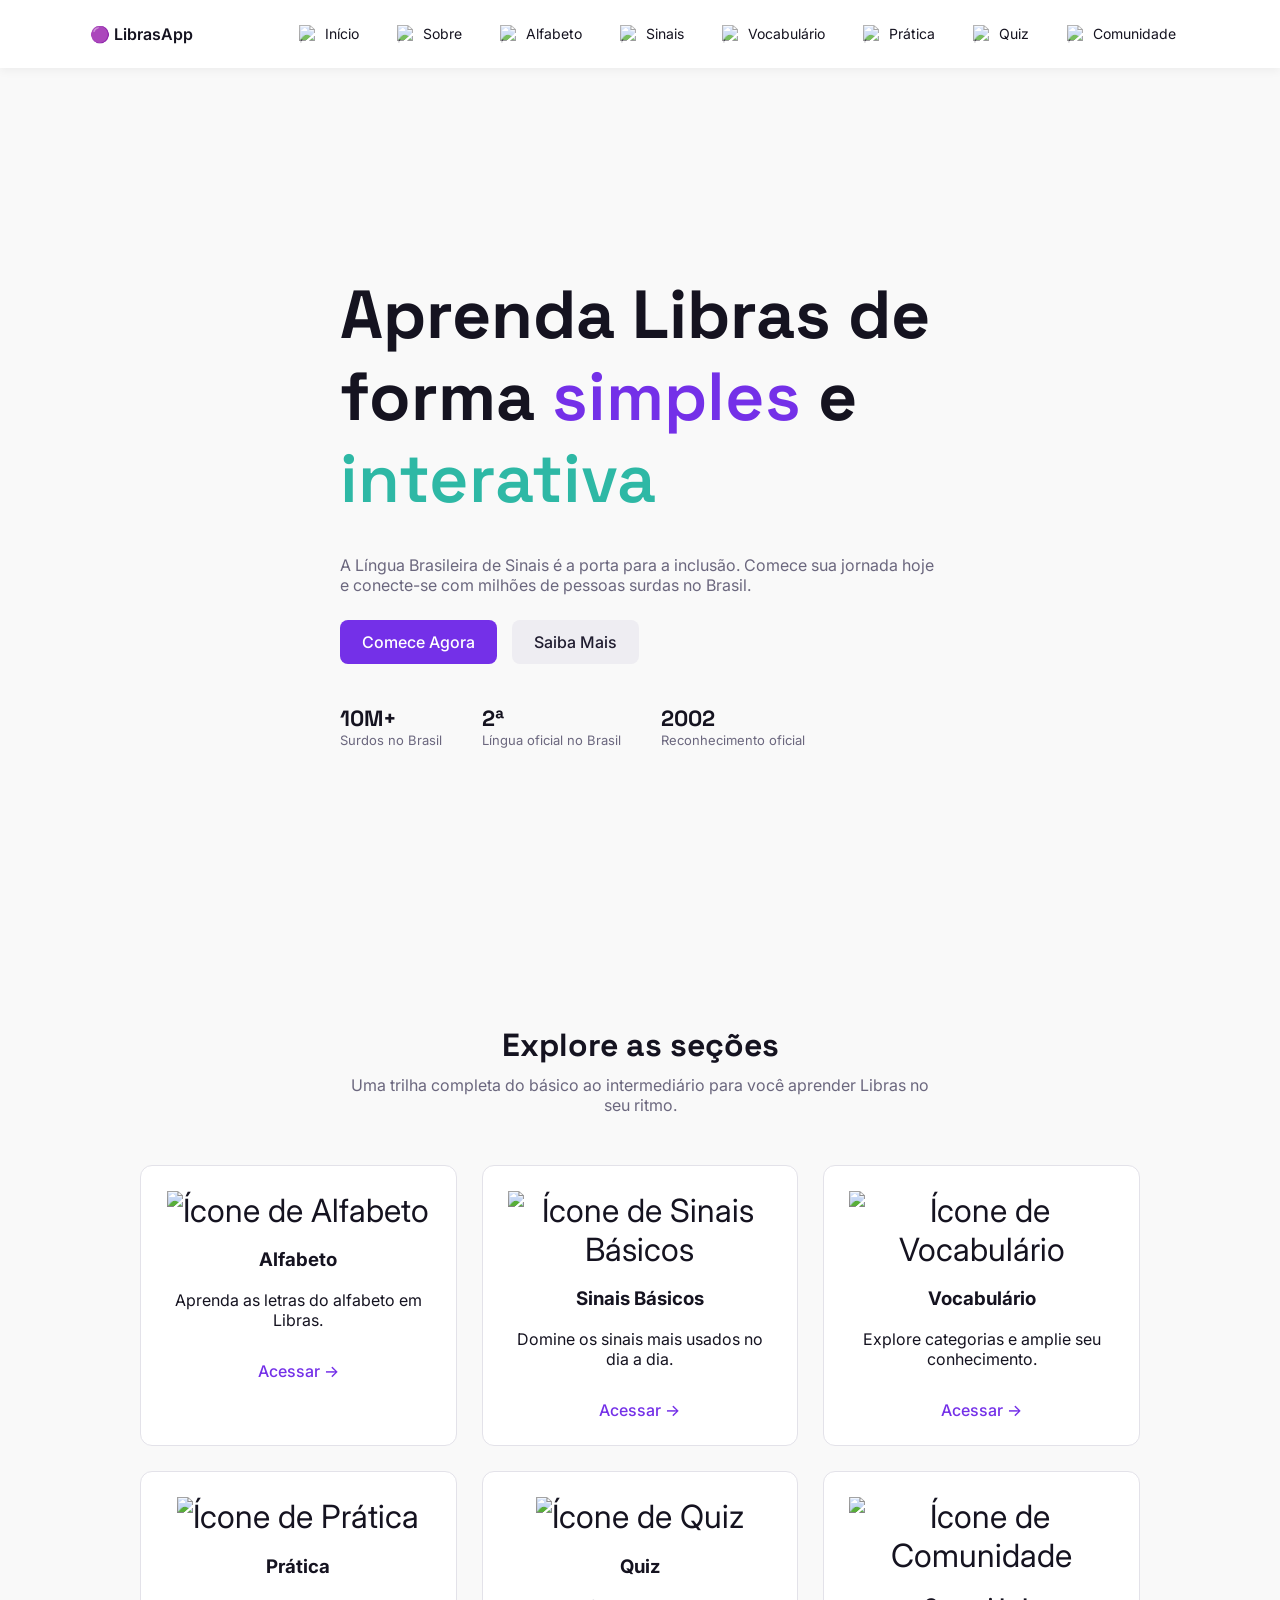
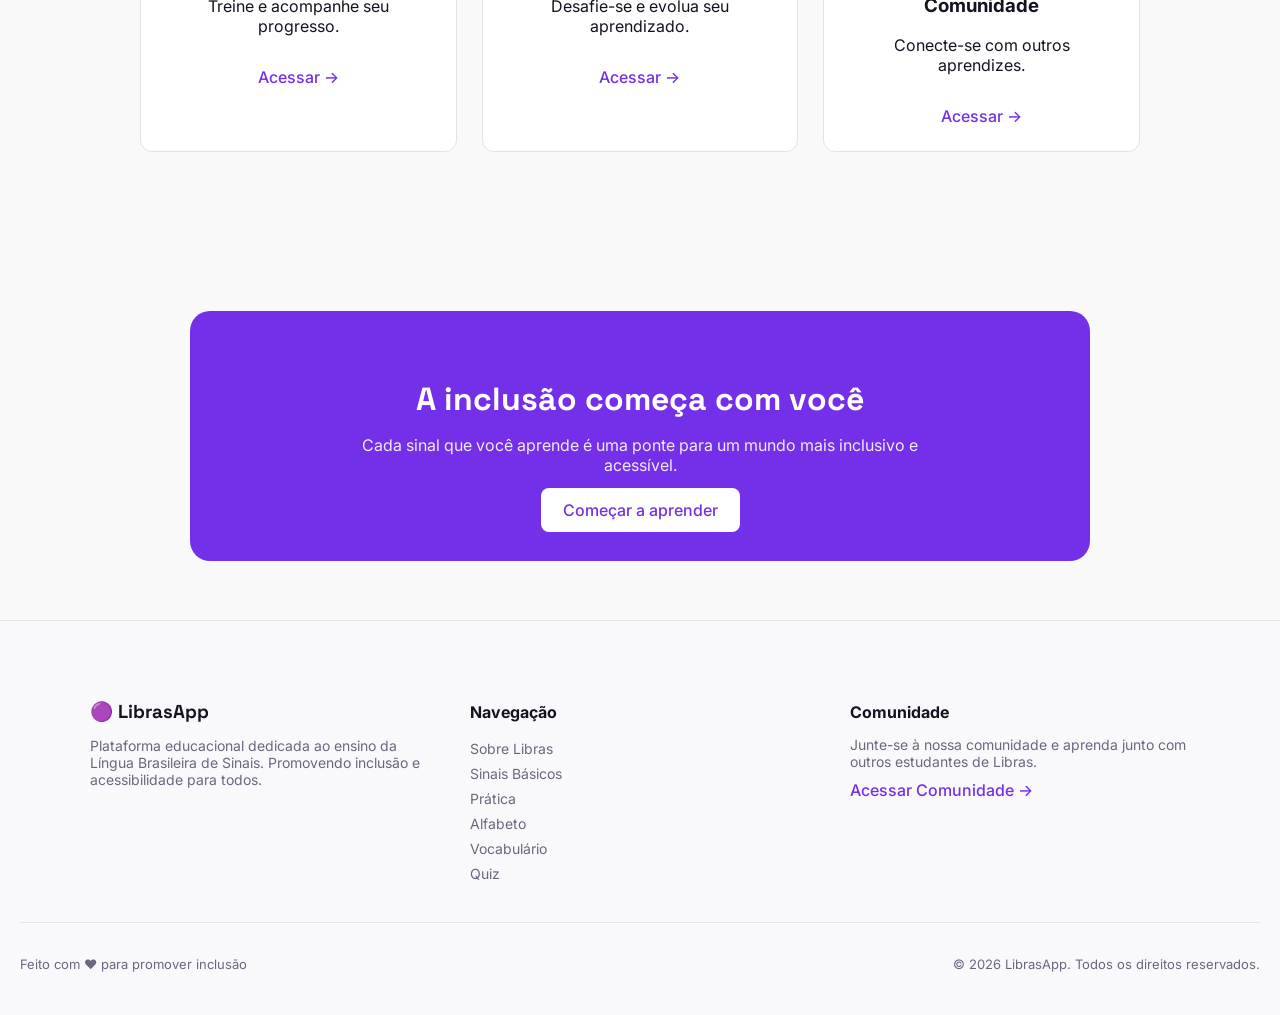
==== commit 2fc3f08c: "atualização dos icones da nav-bar" ====
--- a/index.html
+++ b/index.html
@@ -27,14 +27,30 @@
             <button class="menu-toggle" id="menu-toggle">☰</button>
 
             <div class="nav-links" id="nav-links">
-                <a href="index.html">🏠 Início</a>
-                <a href="sobre.html">ℹ️ Sobre</a>
-                <a href="alfabeto.html">📚 Alfabeto</a>
-                <a href="sinais.html">🤟 Sinais</a>
-                <a href="vocabulario.html">📖 Vocabulário</a>
-                <a href="pratica.html">🎯 Prática</a>
-                <a href="quiz.html">🧠 Quiz</a>
-                <a href="comunidade.html">💬 Comunidade</a>
+                <a href="index.html">
+                    <img src="https://res.cloudinary.com/dk0akdkiq/image/upload/v1777299440/inicio-nav_l7mzna.png" alt="Ícone de Início">
+                    Início</a>
+                <a href="sobre.html">
+                    <img src="https://res.cloudinary.com/dk0akdkiq/image/upload/v1777299441/sobre1-v_bfsbz6.png" alt="Ícone de Sobre">
+                    Sobre</a>
+                <a href="alfabeto.html">
+                    <img src="https://res.cloudinary.com/dk0akdkiq/image/upload/v1777298147/na-alfabeto_rirw13.png" alt="Ícone de Sobre">
+                    Alfabeto</a>
+                <a href="sinais.html">
+                    <img src="https://res.cloudinary.com/dk0akdkiq/image/upload/v1777298148/sinas-nav_ahfjnz.png" alt="Ícone de Sinais">
+                    Sinais</a>
+                <a href="vocabulario.html">
+                    <img src="https://res.cloudinary.com/dk0akdkiq/image/upload/v1777298148/sobre-nav_q4lanm.png" alt="Ícone de Vocabulário">
+                    Vocabulário</a>
+                <a href="pratica.html">
+                    <img src="https://res.cloudinary.com/dk0akdkiq/image/upload/v1777298148/pratica-nav_bj6ukn.png" alt="Ícone de Prática">
+                    Prática</a>
+                <a href="quiz.html">
+                    <img src="https://res.cloudinary.com/dk0akdkiq/image/upload/v1777298148/quiz-nav_dktr0d.png" alt="Ícone de Quiz">
+                    Quiz</a>
+                <a href="comunidade.html">
+                    <img src="https://res.cloudinary.com/dk0akdkiq/image/upload/v1777298976/Comunidade-nav_qbcxvg.png" alt="Ícone de Comunidade">
+                    Comunidade</a>
             </div>
 
         </div>
@@ -96,42 +112,54 @@
             <div class="explore-cards">
 
                 <div class="card reveal">
-                    <div class="icon" aria-hidden="true">🔤</div>
+                    <div class="icon" aria-hidden="true">
+                        <img src="https://res.cloudinary.com/dk0akdkiq/image/upload/v1777296216/Alfabeto_crwdom.png" alt="Ícone de Alfabeto">
+                    </div>
                     <h3>Alfabeto</h3>
                     <p>Aprenda as letras do alfabeto em Libras.</p>
                     <a href="alfabeto.html" class="card-link">Acessar →</a>
                 </div>
 
                 <div class="card reveal">
-                    <div class="icon" aria-hidden="true">🤟</div>
+                    <div class="icon" aria-hidden="true">
+                        <img src="https://res.cloudinary.com/dk0akdkiq/image/upload/v1777296216/Sinas_Basicos_zsabq4.png" alt="Ícone de Sinais Básicos">
+                    </div>
                     <h3>Sinais Básicos</h3>
                     <p>Domine os sinais mais usados no dia a dia.</p>
                     <a href="sinais.html" class="card-link">Acessar →</a>
                 </div>
 
                 <div class="card reveal">
-                    <div class="icon" aria-hidden="true">📚</div>
+                    <div class="icon" aria-hidden="true">
+                        <img src="https://res.cloudinary.com/dk0akdkiq/image/upload/v1777296216/Vocabulario_fsrbry.png" alt="Ícone de Vocabulário">
+                    </div>
                     <h3>Vocabulário</h3>
                     <p>Explore categorias e amplie seu conhecimento.</p>
                     <a href="vocabulario.html" class="card-link">Acessar →</a>
                 </div>
 
                 <div class="card reveal">
-                    <div class="icon" aria-hidden="true">🧠</div>
+                    <div class="icon" aria-hidden="true">
+                        <img src="https://res.cloudinary.com/dk0akdkiq/image/upload/v1777296216/Pratica_dhtpm9.png" alt="Ícone de Prática">
+                    </div>
                     <h3>Prática</h3>
                     <p>Treine e acompanhe seu progresso.</p>
                     <a href="pratica.html" class="card-link">Acessar →</a>
                 </div>
 
                 <div class="card reveal">
-                    <div class="icon" aria-hidden="true">🎯</div>
+                    <div class="icon" aria-hidden="true">
+                        <img src="https://res.cloudinary.com/dk0akdkiq/image/upload/v1777296216/Quiz_apgeon.png" alt="Ícone de Quiz">
+                    </div>
                     <h3>Quiz</h3>
                     <p>Desafie-se e evolua seu aprendizado.</p>
                     <a href="quiz.html" class="card-link">Acessar →</a>
                 </div>
 
                 <div class="card reveal">
-                    <div class="icon" aria-hidden="true">🌐</div>
+                    <div class="icon" aria-hidden="true">
+                        <img src="https://res.cloudinary.com/dk0akdkiq/image/upload/v1777296216/Comunidade_dpavd4.png" alt="Ícone de Comunidade">
+                    </div>
                     <h3>Comunidade</h3>
                     <p>Conecte-se com outros aprendizes.</p>
                     <a href="comunidade.html" class="card-link">Acessar →</a>
--- a/style.css
+++ b/style.css
@@ -49,7 +49,7 @@
     justify-content: space-between;
     align-items: center;
 
-    position: relative; /* 🔥 ESSENCIAL */
+    position: relative;
 }
 
 /* LOGO */
@@ -57,27 +57,48 @@
     font-weight: 600;
 }
 
-/* LINKS DESKTOP */
+/* LINKS */
 .nav-links {
     display: flex;
-    gap: 12px;
-}
-
-/* LINKS */
+    align-items: center;
+    gap: 10px;
+}
+
 .nav-links a {
+    display: flex;
+    align-items: center;
+    gap: 8px;
+
     text-decoration: none;
     color: var(--foreground-color);
     padding: 10px 14px;
     border-radius: 8px;
     transition: 0.25s ease;
     font-size: 14px;
-}
-
+    line-height: 1;
+}
+
+/* ÍCONES */
+.nav-links a img {
+    width: 18px;
+    height: 18px;
+    object-fit: contain;
+    opacity: 0.8;
+    transition: 0.2s ease;
+}
+
+/* HOVER */
 .nav-links a:hover {
     background-color: var(--accent-color);
     color: white;
 }
 
+.nav-links a:hover img {
+    opacity: 1;
+    transform: scale(1.1);
+}
+
+/* LINK ATIVO */
 .nav-links a.active {
     background-color: #6B677E;
     color: white;
